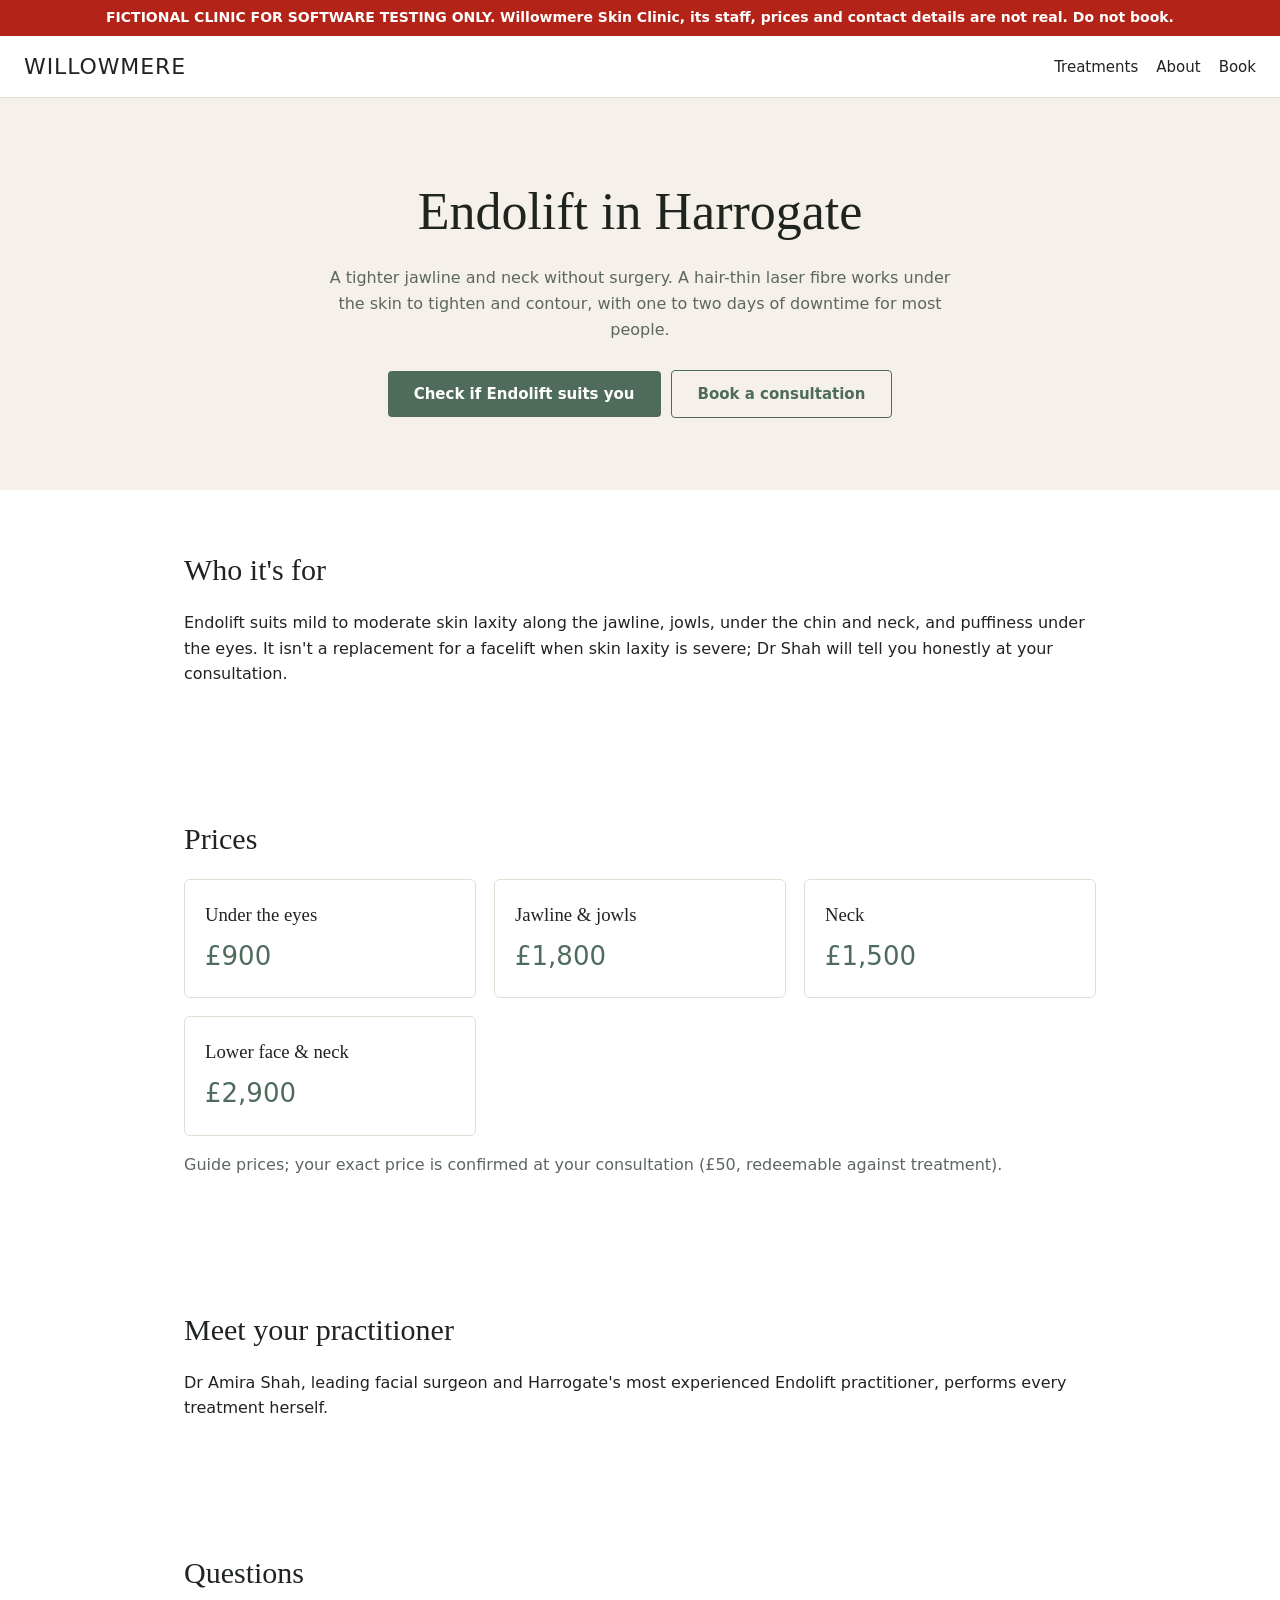
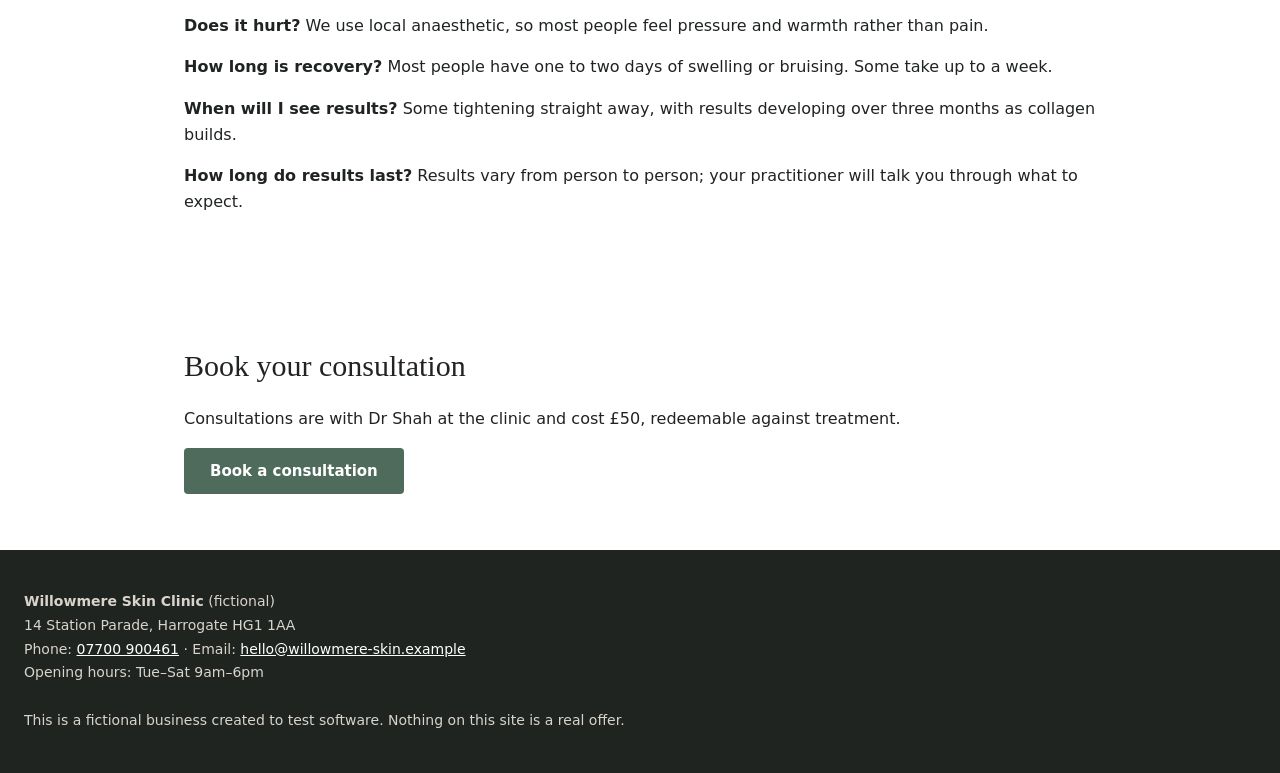
==== treatments/endolift/index.html @ 56696be4 "Fictional clinic site for FUS QA testing (not a real business)" ====
<!doctype html><html lang="en-GB"><head><meta charset="utf-8"><meta name="viewport" content="width=device-width,initial-scale=1"><meta name="robots" content="noindex,nofollow"><title>Endolift in Harrogate | Non-Surgical Laser Lift | Willowmere Skin Clinic</title><link rel="stylesheet" href="../../style.css"></head><body>
<div class="qa">FICTIONAL CLINIC FOR SOFTWARE TESTING ONLY. Willowmere Skin Clinic, its staff, prices and contact details are not real. Do not book.</div>
<header><a class="logo" href="../../" style="margin:0">WILLOWMERE</a><nav><a href="../../#treatments">Treatments</a><a href="../../#about">About</a><a href="#book">Book</a></nav></header>
<div class="hero"><h1>Endolift in Harrogate</h1><p>A tighter jawline and neck without surgery. A hair-thin laser fibre works under the skin to tighten and contour, with one to two days of downtime for most people.</p><a class="btn" href="#book">Check if Endolift suits you</a><a class="btn alt" href="https://calendly.com/willowmere-placeholder/consultation">Book a consultation</a></div>
<section><h2>Who it's for</h2><p style="font-family:system-ui,sans-serif">Endolift suits mild to moderate skin laxity along the jawline, jowls, under the chin and neck, and puffiness under the eyes. It isn't a replacement for a facelift when skin laxity is severe; Dr Shah will tell you honestly at your consultation.</p></section>
<section><h2>Prices</h2><div class="grid">
<div class="card"><h3>Under the eyes</h3><div class="price">£900</div></div>
<div class="card"><h3>Jawline &amp; jowls</h3><div class="price">£1,800</div></div>
<div class="card"><h3>Neck</h3><div class="price">£1,500</div></div>
<div class="card"><h3>Lower face &amp; neck</h3><div class="price">£2,900</div></div>
</div><p style="font-family:system-ui,sans-serif;color:var(--muted)">Guide prices; your exact price is confirmed at your consultation (£50, redeemable against treatment).</p></section>
<section><h2>Meet your practitioner</h2><p style="font-family:system-ui,sans-serif">Dr Amira Shah, leading facial surgeon and Harrogate's most experienced Endolift practitioner, performs every treatment herself.</p></section>
<section><h2>Questions</h2><div style="font-family:system-ui,sans-serif">
<p><strong>Does it hurt?</strong> We use local anaesthetic, so most people feel pressure and warmth rather than pain.</p>
<p><strong>How long is recovery?</strong> Most people have one to two days of swelling or bruising. Some take up to a week.</p>
<p><strong>When will I see results?</strong> Some tightening straight away, with results developing over three months as collagen builds.</p>
<p><strong>How long do results last?</strong> Results vary from person to person; your practitioner will talk you through what to expect.</p>
</div></section>
<section id="book"><h2>Book your consultation</h2><p style="font-family:system-ui,sans-serif">Consultations are with Dr Shah at the clinic and cost £50, redeemable against treatment.</p><a class="btn" href="https://calendly.com/willowmere-placeholder/consultation">Book a consultation</a></section>
<footer><strong>Willowmere Skin Clinic</strong> (fictional)<br>14 Station Parade, Harrogate HG1 1AA<br>Phone: <a href="tel:+447700900461">07700 900461</a> · Email: <a href="mailto:hello@willowmere-skin.example">hello@willowmere-skin.example</a><br>Opening hours: Tue–Sat 9am–6pm<br><br>This is a fictional business created to test software. Nothing on this site is a real offer.</footer></body></html>
---- style.css ----
:root{--ink:#1f2421;--muted:#5d6661;--sage:#4f6b5c;--sand:#f5f1ea;--line:#e4ddd2}
*{box-sizing:border-box}body{margin:0;font-family:Georgia,'Times New Roman',serif;color:var(--ink);background:#fff;line-height:1.6}
.qa{background:#b42318;color:#fff;font:600 14px/1.4 system-ui,sans-serif;text-align:center;padding:8px 16px}
header{display:flex;justify-content:space-between;align-items:center;padding:18px 24px;border-bottom:1px solid var(--line)}
header a{color:var(--ink);text-decoration:none;font:500 15px system-ui,sans-serif;margin-left:18px}
.logo{font-size:22px;letter-spacing:.04em}
.hero{background:var(--sand);padding:72px 24px;text-align:center}
.hero h1{font-size:clamp(32px,6vw,52px);margin:0 0 12px;font-weight:400}
.hero p{max-width:640px;margin:0 auto 28px;color:var(--muted);font-family:system-ui,sans-serif}
.btn{display:inline-block;background:var(--sage);color:#fff;padding:14px 26px;border-radius:4px;text-decoration:none;font:600 15px system-ui,sans-serif}
.btn.alt{background:transparent;color:var(--sage);border:1px solid var(--sage);margin-left:10px}
section{max-width:960px;margin:0 auto;padding:56px 24px}
h2{font-weight:400;font-size:30px;margin:0 0 16px}
.grid{display:grid;grid-template-columns:repeat(auto-fit,minmax(220px,1fr));gap:18px}
.card{border:1px solid var(--line);padding:20px;border-radius:6px;font-family:system-ui,sans-serif}
.card h3{font-family:Georgia,serif;font-weight:400;margin:0 0 6px}
.price{font-size:26px;color:var(--sage)}
footer{background:var(--ink);color:#d9d4cb;padding:40px 24px;font:14px/1.7 system-ui,sans-serif}
footer a{color:#fff}
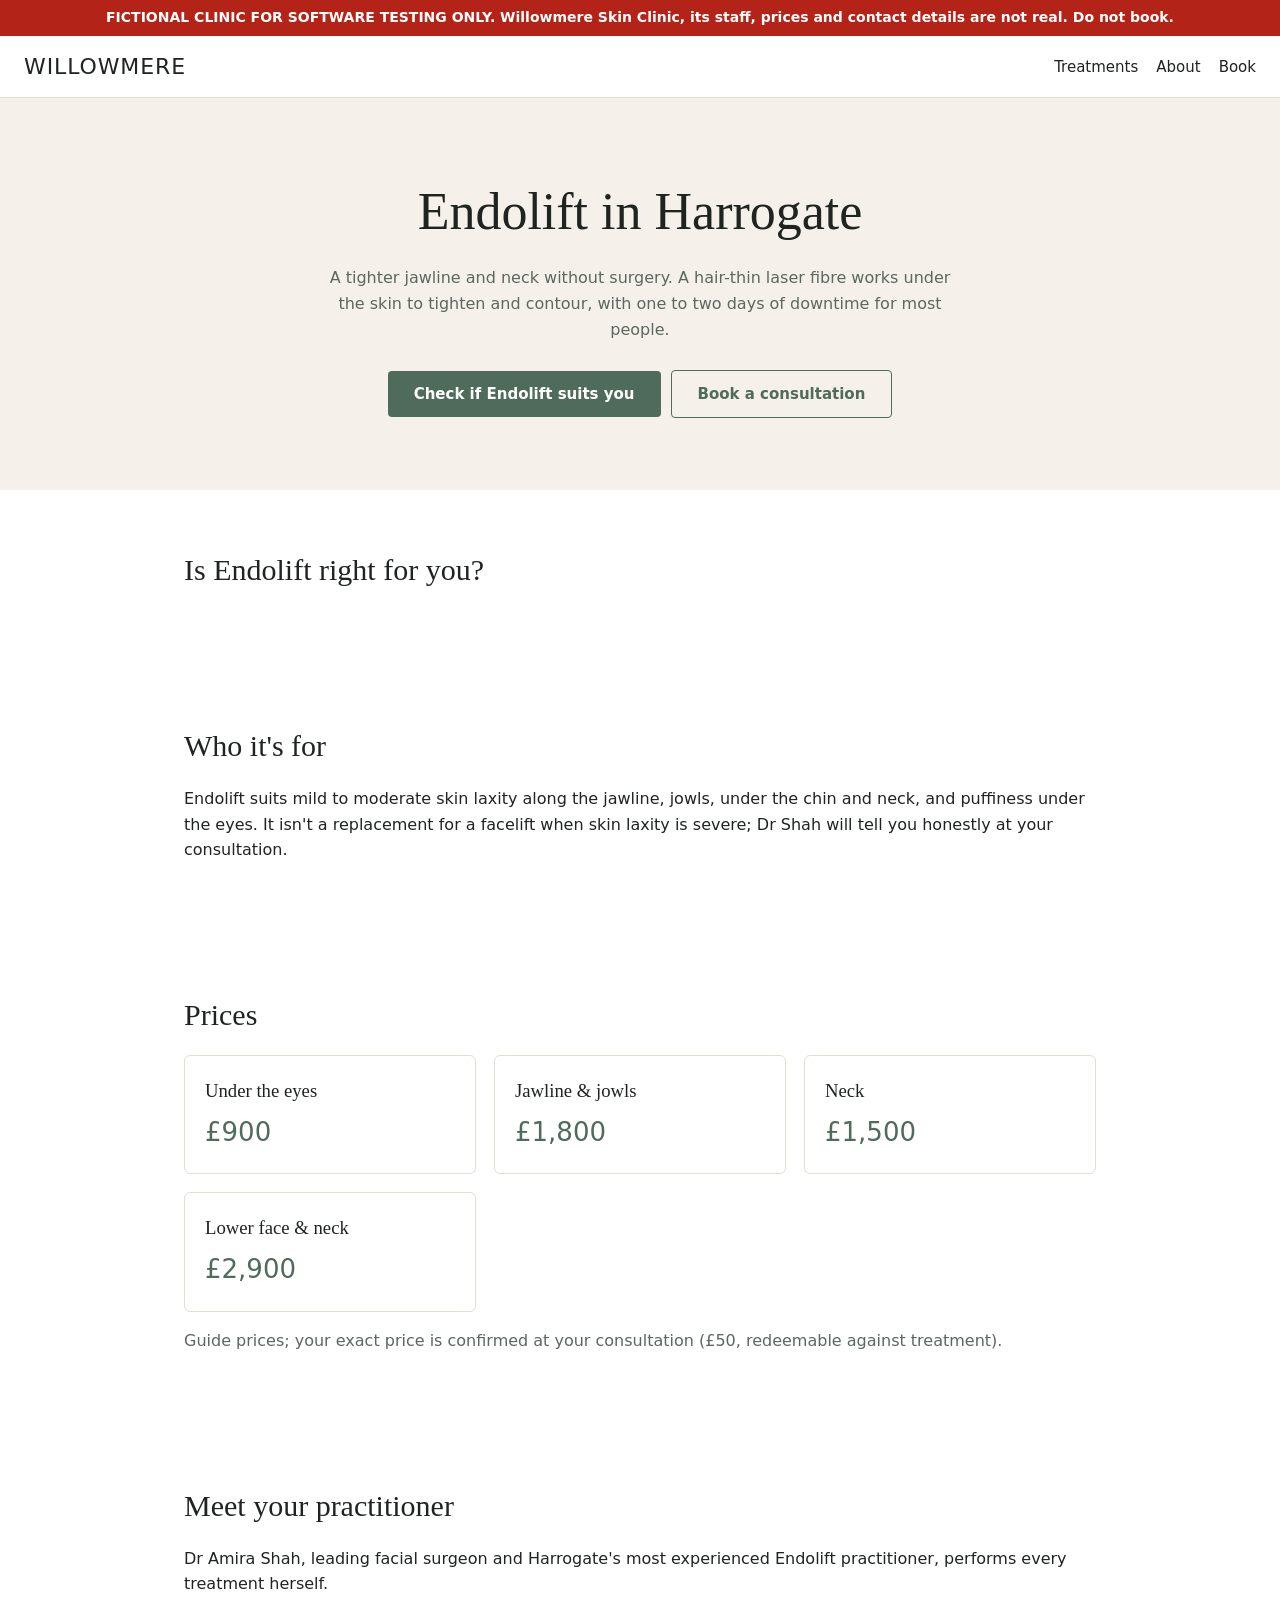
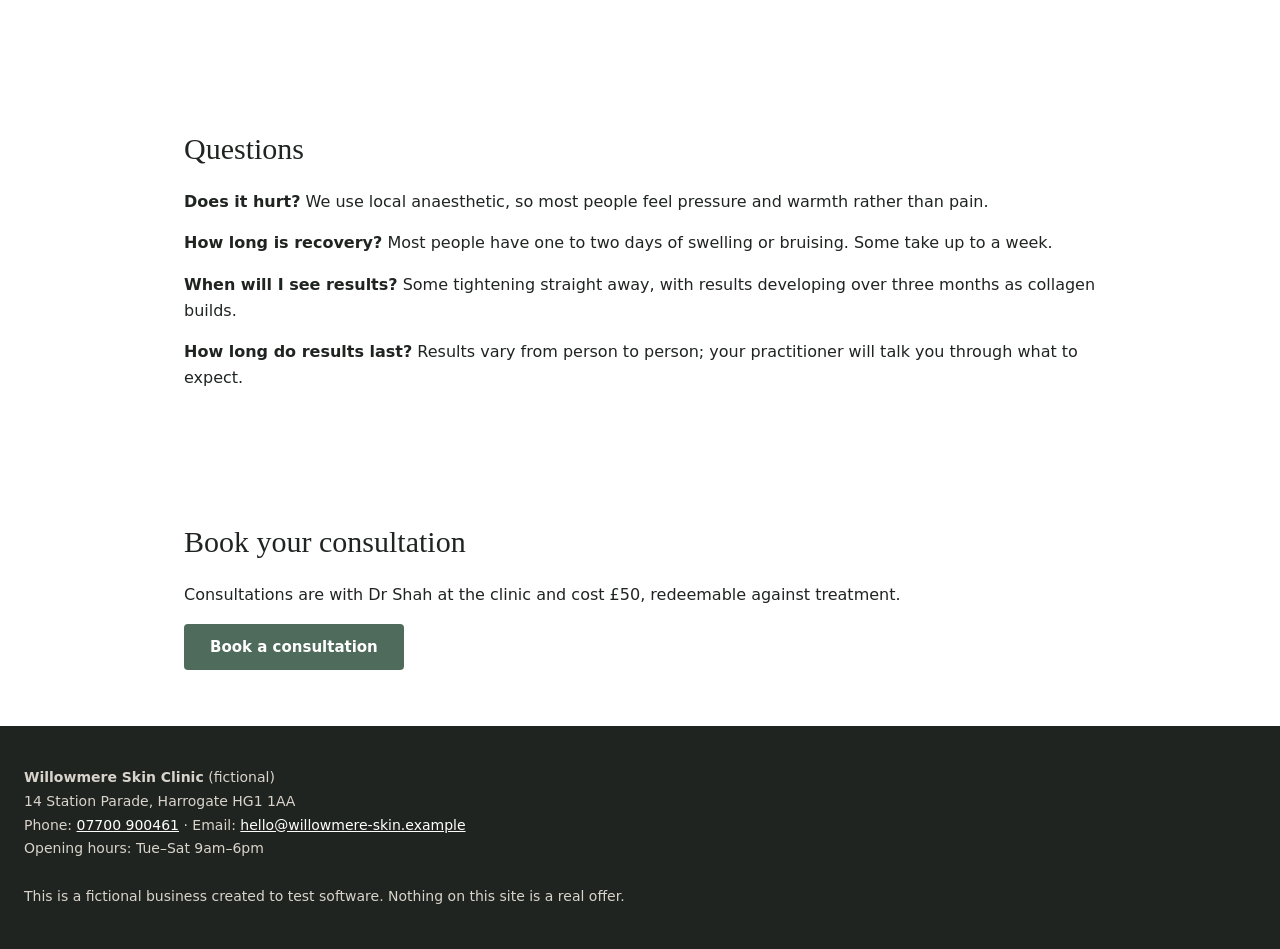
==== commit 7fe99c58: "QA: add the FUS widget (assessment mode) to the treatment page" ====
--- a/treatments/endolift/index.html
+++ b/treatments/endolift/index.html
@@ -2,6 +2,7 @@
 <div class="qa">FICTIONAL CLINIC FOR SOFTWARE TESTING ONLY. Willowmere Skin Clinic, its staff, prices and contact details are not real. Do not book.</div>
 <header><a class="logo" href="../../" style="margin:0">WILLOWMERE</a><nav><a href="../../#treatments">Treatments</a><a href="../../#about">About</a><a href="#book">Book</a></nav></header>
 <div class="hero"><h1>Endolift in Harrogate</h1><p>A tighter jawline and neck without surgery. A hair-thin laser fibre works under the skin to tighten and contour, with one to two days of downtime for most people.</p><a class="btn" href="#book">Check if Endolift suits you</a><a class="btn alt" href="https://calendly.com/willowmere-placeholder/consultation">Book a consultation</a></div>
+<section id="check"><h2>Is Endolift right for you?</h2><div data-fus-assessment></div></section>
 <section><h2>Who it's for</h2><p style="font-family:system-ui,sans-serif">Endolift suits mild to moderate skin laxity along the jawline, jowls, under the chin and neck, and puffiness under the eyes. It isn't a replacement for a facelift when skin laxity is severe; Dr Shah will tell you honestly at your consultation.</p></section>
 <section><h2>Prices</h2><div class="grid">
 <div class="card"><h3>Under the eyes</h3><div class="price">£900</div></div>
@@ -17,4 +18,5 @@
 <p><strong>How long do results last?</strong> Results vary from person to person; your practitioner will talk you through what to expect.</p>
 </div></section>
 <section id="book"><h2>Book your consultation</h2><p style="font-family:system-ui,sans-serif">Consultations are with Dr Shah at the clinic and cost £50, redeemable against treatment.</p><a class="btn" href="https://calendly.com/willowmere-placeholder/consultation">Book a consultation</a></section>
-<footer><strong>Willowmere Skin Clinic</strong> (fictional)<br>14 Station Parade, Harrogate HG1 1AA<br>Phone: <a href="tel:+447700900461">07700 900461</a> · Email: <a href="mailto:hello@willowmere-skin.example">hello@willowmere-skin.example</a><br>Opening hours: Tue–Sat 9am–6pm<br><br>This is a fictional business created to test software. Nothing on this site is a real offer.</footer></body></html>
+<footer><strong>Willowmere Skin Clinic</strong> (fictional)<br>14 Station Parade, Harrogate HG1 1AA<br>Phone: <a href="tel:+447700900461">07700 900461</a> · Email: <a href="mailto:hello@willowmere-skin.example">hello@willowmere-skin.example</a><br>Opening hours: Tue–Sat 9am–6pm<br><br>This is a fictional business created to test software. Nothing on this site is a real offer.</footer><script src="https://followupsystems.co.uk/widget.js" data-key="5c48e5851a04584220b4ac674386c5db" data-project="cmus6qm53000t32n720gfzbcx" data-agent="true" data-mode="assessment" defer></script>
+</body></html>
